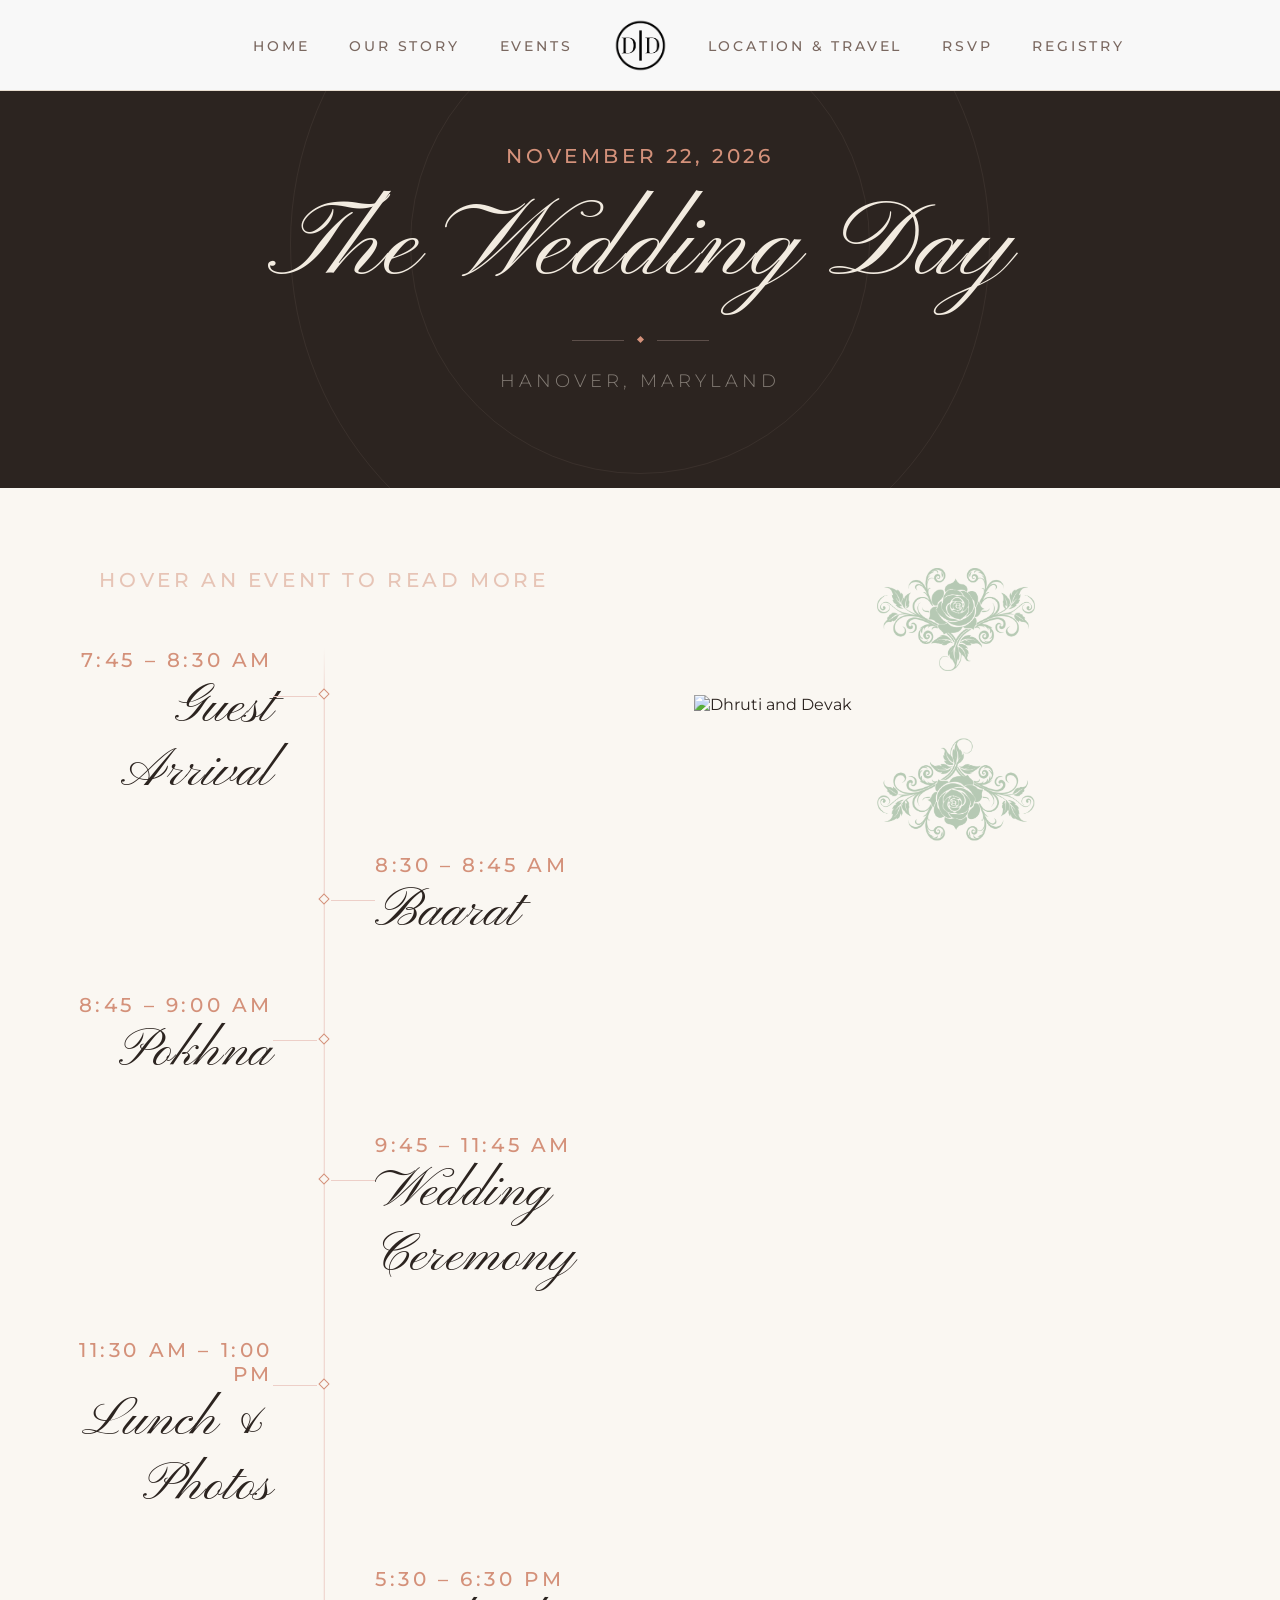
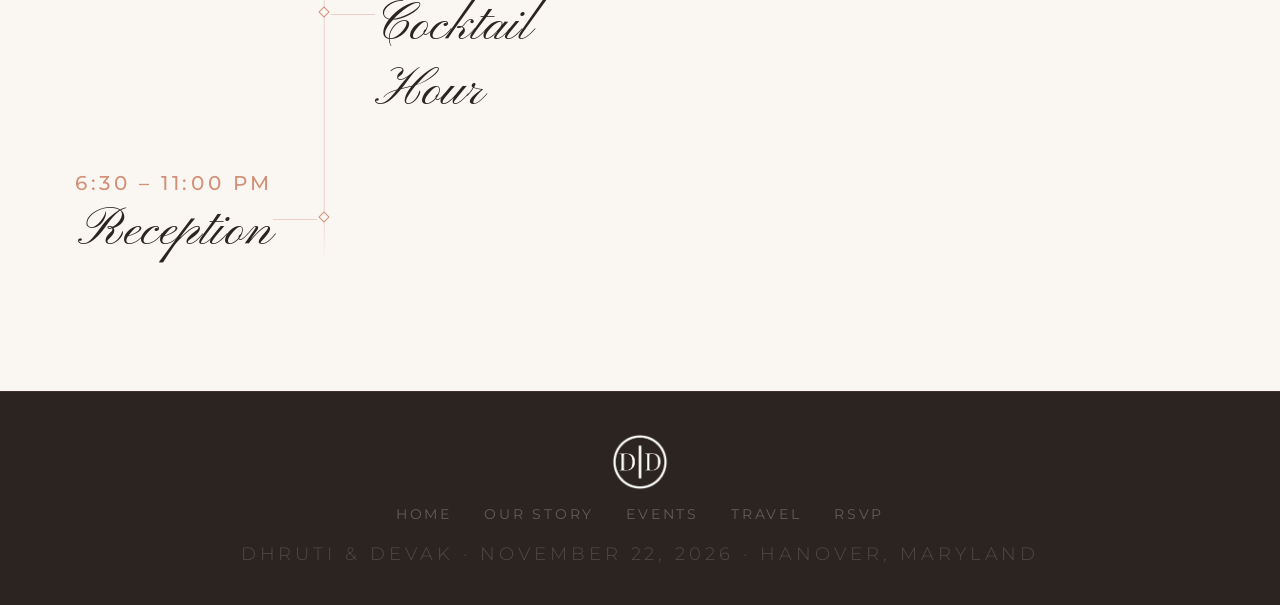
==== events/index.html @ 6db26f4c "Added story section and changed page orgnizations" ====
<!DOCTYPE html>
<html lang="en">
<head>
  <meta charset="UTF-8">
  <meta name="viewport" content="width=device-width, initial-scale=1.0">
  <title>Events · Dhruti &amp; Devak</title>

  <link rel="preconnect" href="https://fonts.googleapis.com">
  <link rel="preconnect" href="https://fonts.gstatic.com" crossorigin>

  <link rel="stylesheet" href="../css/styles.css">
  <link rel="stylesheet" href="../css/index.css">
  <link rel="stylesheet" href="../css/events.css">
</head>
<body>

  <!-- NAV -->
  <nav>
    <ul class="nav-links nav-links--left">
      <li><a href="../" class="nav-link">Home</a></li>
      <li><a href="../story/" class="nav-link">Our Story</a></li>
      <li><a href="../events/" class="nav-link">Events</a></li>
    </ul>
    <a href="../" class="nav-logo"><img src="../images/gallery/logo.png" alt="D & D"></a>
    <ul class="nav-links nav-links--right">
      <li><a href="../travel/" class="nav-link">Location &amp; Travel</a></li>
      <li><a href="../rsvp/" class="nav-link">RSVP</a></li>
      <li><a href="../registry/" class="nav-link">Registry</a></li>
    </ul>
    <button class="nav-toggle" aria-label="Toggle navigation">
      <span></span><span></span><span></span>
    </button>
  </nav>

  <!-- PAGE HEADER -->
  <header class="events-header">
    <div class="events-header-ring events-header-ring-1"></div>
    <div class="events-header-ring events-header-ring-2"></div>
    <div class="events-header-inner">
      <span class="events-eyebrow subheading reveal">November 22, 2026</span>
      <h1 class="events-title title reveal reveal-delay-1">The Wedding Day</h1>
      <div class="events-header-divider reveal reveal-delay-2">
        <div class="events-header-line"></div>
        <div class="events-header-diamond"></div>
        <div class="events-header-line"></div>
      </div>
      <p class="events-header-sub subtitle reveal reveal-delay-3">Hanover, Maryland</p>
    </div>
  </header>

  <!-- PHOTO BANNER -->
  <div class="events-photo-banner">
    <img src="../images/couple/henna.jpg"
         alt="Dhruti and Devak"
         onerror="this.parentElement.classList.add('events-photo-missing')">
  </div>

  <!-- TIMELINE -->
  <section class="timeline-section">

    <div class="timeline-layout">

      <div class="timeline-left">
        <div class="timeline-hint subheading reveal">hover an event to read more</div>
        <div class="timeline">

          <div class="timeline-item reveal slide-right">
            <div class="tl-main">
              <span class="tl-time subheading">7:45 – 8:30 AM</span>
              <h3 class="tl-title title-lg">Guest Arrival</h3>
              <p class="tl-body paragraph">Guests arrive dressed in vibrant traditional attire — sarees, lehengas, sherwanis, and kurtas — and are warmly welcomed by the hosts. The venue fills with the fragrance of flowers, the sounds of festive music, and the joy of family and friends reuniting to celebrate and bless the couple's union.</p>
            </div>
            <div class="tl-mark"><div class="tl-diamond"></div></div>
            <div class="tl-blank"></div>
          </div>

          <div class="timeline-item reveal slide-left">
            <div class="tl-main">
              <span class="tl-time subheading">8:30 – 8:45 AM</span>
              <h3 class="tl-title title-lg">Baarat</h3>
              <p class="tl-body paragraph">The Baarat is the groom's festive wedding procession, where he arrives surrounded by his family and friends dancing jubilantly to the beat of the dhol. Energy runs high and no two Baarats are ever the same — expect the unexpected! It's a high-energy, celebratory parade that sets an electric, festive tone for the entire wedding celebration!</p>
            </div>
            <div class="tl-mark"><div class="tl-diamond"></div></div>
            <div class="tl-blank"></div>
          </div>

          <div class="timeline-item reveal slide-right">
            <div class="tl-main">
              <span class="tl-time subheading">8:45 – 9:00 AM</span>
              <h3 class="tl-title title-lg">Pokhna</h3>
              <p class="tl-body paragraph">The Pokhna is the heartwarming moment where the bride's family formally welcomes the groom upon his arrival at the wedding venue. The bride's mother performs an aarti, offers sweets, and blesses the groom as he is received with love and open arms. It's a beautiful and touching ritual that officially marks the beginning of two families becoming one!</p>
            </div>
            <div class="tl-mark"><div class="tl-diamond"></div></div>
            <div class="tl-blank"></div>
          </div>

          <div class="timeline-item reveal slide-left">
            <div class="tl-main">
              <span class="tl-time subheading">9:45 – 11:45 AM</span>
              <h3 class="tl-title title-lg">Wedding Ceremony</h3>
              <p class="tl-body paragraph">The Wedding Ceremony is the sacred heart of the celebration, where the couple comes together before family, friends, and the sacred fire to exchange vows and be united as one. It's a deeply moving and joyous occasion that marks the beautiful beginning of a lifelong partnership!</p>
            </div>
            <div class="tl-mark"><div class="tl-diamond"></div></div>
            <div class="tl-blank"></div>
          </div>

          <div class="timeline-item reveal slide-right">
            <div class="tl-main">
              <span class="tl-time subheading">11:30 AM – 1:00 PM</span>
              <h3 class="tl-title title-lg">Lunch &amp; Photos</h3>
              <p class="tl-body paragraph">After the ceremony, guests are treated to a wonderful feast as everyone comes together to eat, laugh, and celebrate the newly married couple! It's also the perfect opportunity to capture lasting memories — gather your family and friends and don't miss your chance to get a photo with the newlyweds.</p>
            </div>
            <div class="tl-mark"><div class="tl-diamond"></div></div>
            <div class="tl-blank"></div>
          </div>

          <div class="timeline-item reveal slide-left">
            <div class="tl-main">
              <span class="tl-time subheading">5:30 – 6:30 PM</span>
              <h3 class="tl-title title-lg">Cocktail Hour</h3>
              <p class="tl-body paragraph">Cocktail hour is the perfect time to unwind, mingle, and keep the celebration going! Guests enjoy handcrafted drinks and delicious bites while connecting with old friends and making new ones. Think of it as the ultimate warm-up for the reception — the energy is just getting started!</p>
            </div>
            <div class="tl-mark"><div class="tl-diamond"></div></div>
            <div class="tl-blank"></div>
          </div>

          <div class="timeline-item reveal slide-right">
            <div class="tl-main">
              <span class="tl-time subheading">6:30 – 11:00 PM</span>
              <h3 class="tl-title title-lg">Reception</h3>
              <p class="tl-body paragraph">The Reception is the grand finale of the day — a spectacular celebration of the newly married couple featuring dinner, dancing, and unforgettable moments! Heartfelt toasts, incredible music, and a packed dance floor make for an electric atmosphere as family and friends come together to send the newlyweds off in style.</p>
            </div>
            <div class="tl-mark"><div class="tl-diamond"></div></div>
            <div class="tl-blank"></div>
          </div>

        </div>
      </div>

      <div class="timeline-right">
        <img class="rose-col" src="../images/gallery/rose-alpha.png" alt="">
        <img class="events-photo" src="../images/couple/events.png" alt="Dhruti and Devak">
        <img class="rose-col rose-col--flip" src="../images/gallery/rose-alpha.png" alt="">
      </div>

    </div>

  </section>

  <!-- FOOTER -->
  <footer>
    <span class="footer-logo"><img src="../images/gallery/logo.png" alt="D & D"></span>
    <ul class="footer-links">
      <li><a href="../" class="nav-link">Home</a></li>
      <li><a href="../story/" class="nav-link">Our Story</a></li>
      <li><a href="../events/" class="nav-link">Events</a></li>
      <li><a href="../#travel" class="nav-link">Travel</a></li>
      <li><a href="../rsvp/" class="nav-link">RSVP</a></li>
    </ul>
    <p class="footer-text subtitle">Dhruti &amp; Devak · November 22, 2026 · Hanover, Maryland</p>
  </footer>

  <script src="../js/main.js"></script>
</body>
</html>
---- css/styles.css ----
@import url('https://fonts.googleapis.com/css2?family=Pinyon+Script&family=Playfair+Display:ital,wght@0,700;1,700&family=Montserrat:wght@300;400;500&display=swap');

:root {
  /* ── FONTS ── */
  --font-script:  'Pinyon Script', cursive;
  --font-display: 'Playfair Display', serif;
  --font-body:    'Montserrat', sans-serif;

  /* ── COLOR: Neutral ── */
  --white:      #FFFFFF;
  --ivory:      #FAF7F2;
  --linen:      #F2EBE0;
  --parchment:  #E8DDD0;
  --bark:       #2C2420;
  --mist:       #7A6860;

  /* ── COLOR: Pink / Rose ── */
  --petal:      #F7E8E4;
  --blush:      #EDCFC8;
  --dusty-rose: #D4917A;
  --deep-rose:  #C47060;

  /* ── COLOR: Apricot / Terracotta ── */
  --peach:      #FAEAD8;
  --apricot:    #E8B48A;
  --terracotta: #C4834A;
  --sienna:     #8C5230;

  /* ── COLOR: Sage / Green ── */
  --mist-green: #DDE8D8;
  --sage:       #8FAE8A;
  --garden:     #4A7248;
  --foliage:    #2C4A2A;

  --border: rgba(44,36,32,0.1);

  /* ── LETTER SPACING ── */
  --tracking-tight: 0.01em;
  --tracking-sm:    0.06em;
  --tracking-md:    0.12em;
  --tracking-lg:    0.14em;
  --tracking-xl:    0.16em;
  --tracking-2xl:   0.18em;
  --tracking-3xl:   0.20em;
  --tracking-4xl:   0.22em;
  --tracking-5xl:   0.24em;
  --tracking-6xl:   0.28em;

  /* ── LINE HEIGHTS ── */
  --leading-tightest: 1.05;
  --leading-tight:    1.1;
  --leading-snug:     1.2;
  --leading-normal:   1.75;
  --leading-relaxed:  1.8;
  --leading-loose:    1.85;
  --leading-looser:   1.9;
}

*, *::before, *::after {
  box-sizing: border-box;
  margin: 0;
  padding: 0;
}

html { scroll-behavior: smooth; }

body {
  font-family: var(--font-body);
  background: var(--ivory);
  color: var(--bark);
  overflow-x: hidden;
}

/* ── TYPOGRAPHY ── */

.title {
  font-family: var(--font-script);
  font-size: 108px;
  font-weight: 400;
  font-style: normal;
  line-height: var(--leading-tightest);
  letter-spacing: var(--tracking-tight);
}

.title-lg {
  font-family: var(--font-script);
  font-size: 54px;
  font-weight: 400;
  font-style: normal;
  line-height: var(--leading-snug);
  letter-spacing: var(--tracking-tight);
}

.subtitle {
  font-family: var(--font-body);
  font-size: 18px;
  font-weight: 300;
  letter-spacing: var(--tracking-4xl);
  text-transform: uppercase;
}

.heading {
  font-family: var(--font-display);
  font-size: 54px;
  font-weight: 700;
  line-height: var(--leading-tight);
  letter-spacing: -0.01em;
}

.heading-sm {
  font-family: var(--font-display);
  font-size: 34px;
  font-weight: 700;
  line-height: var(--leading-snug);
  letter-spacing: -0.01em;
}

.subheading {
  font-family: var(--font-body);
  font-size: 20px;
  font-weight: 500;
  letter-spacing: var(--tracking-2xl);
  text-transform: uppercase;
}

.paragraph {
  font-family: var(--font-body);
  font-size: 14px;
  font-weight: 400;
  line-height: var(--leading-loose);
}

/* ── ANIMATIONS ── */

@keyframes fadeUp {
  from { opacity: 0; transform: translateY(22px); }
  to   { opacity: 1; transform: translateY(0); }
}

.reveal {
  opacity: 0;
  transform: translateY(20px);
  transition: opacity 0.75s ease, transform 0.75s ease;
}
.reveal.visible        { opacity: 1; transform: translateY(0); }
.reveal.slide-left     { transform: translateX(-36px); }
.reveal.slide-right    { transform: translateX(36px); }
.reveal.slide-left.visible,
.reveal.slide-right.visible { opacity: 1; transform: translateX(0); }
.reveal-delay-1  { transition-delay: 0.1s; }
.reveal-delay-2  { transition-delay: 0.2s; }
.reveal-delay-3  { transition-delay: 0.3s; }
.reveal-delay-4  { transition-delay: 0.15s; }

/* ── NEW: Nav link text ── */
.nav-link {
  font-family: var(--font-body);
  font-size: 14px;
  font-weight: 500;
  letter-spacing: var(--tracking-3xl);
  text-transform: uppercase;
}

/* ── NEW: Button text ── */
.btn-text {
  font-family: var(--font-body);
  font-size: 14px;
  font-weight: 500;
  letter-spacing: var(--tracking-3xl);
  text-transform: uppercase;
}

/* ── RESPONSIVE TYPOGRAPHY ── */

@media (max-width: 768px) {
  .title      { font-size: 72px; }
  .title-lg   { font-size: 42px; }
  .heading    { font-size: 36px; }
  .heading-sm { font-size: 24px; }
  .subheading { font-size: 13px; letter-spacing: var(--tracking-lg); }
  .subtitle   { font-size: 14px; }
}

@media (max-width: 480px) {
  .title      { font-size: 54px; }
  .title-lg   { font-size: 34px; }
  .heading    { font-size: 30px; }
  .heading-sm { font-size: 21px; }
}
---- css/index.css ----
/* ── FIXED BACKGROUND ── */

body {
  background: var(--ivory);
}

/* ── NAV ── */

nav {
  position: fixed;
  top: 0; left: 0; right: 0;
  z-index: 100;
  display: flex;
  align-items: center;
  justify-content: space-between;
  padding: 1.1rem 3rem;
  background: rgba(255,255,255,0.97);
  backdrop-filter: blur(14px);
  border-bottom: 1px solid var(--parchment);
}

.nav-logo {
  text-decoration: none;
  flex-shrink: 0;
  display: flex;
  align-items: center;
}

.nav-logo img {
  height: 55px;
  width: auto;
  display: block;
}

.nav-links {
  display: flex;
  gap: 2.5rem;
  list-style: none;
  flex: 1;
}

.nav-links--left  { justify-content: flex-end; padding-right: 2.5rem; }
.nav-links--right { justify-content: flex-start; padding-left: 2.5rem; }

/* .nav-link: all type inherited */
.nav-links a {
  color: var(--mist);
  text-decoration: none;
  transition: color 0.2s;
}
.nav-links a:hover { color: var(--bark); }

/* ── HERO ── */

.hero {
  min-height: 100vh;
  display: flex;
  align-items: center;
  justify-content: flex-end;
  position: relative;
  overflow: hidden;
  background: transparent;
}

.hero-content {
  position: relative;
  z-index: 2;
  text-align: right;
  padding: 6rem 3rem 6rem 0;
  margin-right: 7vw;
  max-width: 560px;
}

/* mobile-only panels */
.hero-intro {
  display: none;
  min-height: 90vh;
  align-items: flex-end;
  justify-content: flex-end;
  position: relative;
  padding: 0;
}

.hero-details {
  display: none;
  min-height: 70vh;
  flex-direction: column;
  align-items: flex-end;
  justify-content: center;
  position: relative;
  padding: 0;
}

.hero-bg {
  position: fixed;
  inset: 0;
  z-index: -1;
  background-image: url('../images/couple/hero-bg-2.png');
  background-size: cover;
  background-position: left top;
  background-repeat: no-repeat;
}

.hero-intro-box {
  position: relative;
  z-index: 2;
  text-align: right;
  padding: 3rem 3rem 4rem;
  margin-right: 7vw;
  margin-bottom: 2.5rem;
  max-width: 560px;
  background: rgba(250,247,242,0.22);
  backdrop-filter: blur(6px);
  -webkit-backdrop-filter: blur(6px);
}

.hero-details-inner {
  position: relative;
  z-index: 2;
  text-align: right;
  padding: 4rem 3rem;
  margin-right: 7vw;
  max-width: 560px;
  background: rgba(250,247,242,0.22);
  backdrop-filter: blur(6px);
  -webkit-backdrop-filter: blur(6px);
}

/* .subheading: font-family, font-weight, text-transform inherited; override size + tracking */
.hero-eyebrow {
  color: var(--dusty-rose);
  margin-bottom: 1.5rem;
  display: block;
  opacity: 0;
  animation: fadeUp 0.8s ease 0.2s forwards;
}

/* .title: font-family, font-weight, letter-spacing inherited; override size + line-height */
.hero-title {
  font-size: clamp(56px, 7vw, 104px);
  line-height: var(--leading-tight);
  color: var(--bark);
  opacity: 0;
  animation: fadeUp 1s ease 0.4s forwards;
  margin-bottom: 0;
}

.hero-divider {
  display: flex;
  align-items: center;
  justify-content: flex-end;
  gap: 12px;
  margin: 1.75rem 0;
  opacity: 0;
  animation: fadeUp 0.8s ease 0.65s forwards;
}

.hero-divider-line {
  width: 60px;
  height: 0.5px;
  background: var(--blush);
}

.hero-divider-diamond {
  width: 5px;
  height: 5px;
  background: var(--dusty-rose);
  transform: rotate(45deg);
  flex-shrink: 0;
}

/* .subtitle: font-family, font-weight, text-transform inherited; override size + tracking */
.hero-date {
  color: var(--mist);
  display: block;
  opacity: 0;
  animation: fadeUp 0.8s ease 0.8s forwards;
  margin-bottom: 0.4rem;
}

/* .subtitle: font-family, font-weight, text-transform inherited; override size + tracking */
.hero-location {
  color: var(--mist);
  display: block;
  opacity: 0;
  animation: fadeUp 0.8s ease 0.9s forwards;
}

.hero-cta {
  margin-top: 2.5rem;
  display: flex;
  gap: 1rem;
  justify-content: flex-end;
  opacity: 0;
  animation: fadeUp 0.8s ease 1.1s forwards;
}

/* ── BUTTONS ── */

/* .btn-text: all type inherited */
.btn {
  display: inline-block;
  text-decoration: none;
  padding: 0.9rem 2.25rem;
  transition: background 0.25s, color 0.25s, border-color 0.25s;
  cursor: pointer;
  border: none;
}

.btn-primary {
  background: var(--deep-rose);
  color: var(--white);
}
.btn-primary:hover { background: var(--dusty-rose); }

.btn-outline {
  background: transparent;
  color: var(--bark);
  border: 0.5px solid var(--parchment);
}
.btn-outline:hover { border-color: var(--dusty-rose); color: var(--deep-rose); }

/* ── COUNTDOWN ── */

.countdown-bar {
  position: absolute;
  bottom: 0;
  left: 0;
  right: 0;
  z-index: 2;
  display: flex;
  justify-content: center;
  gap: 0.75rem;
  padding-bottom: 2rem;
}

.countdown-unit {
  display: flex;
  flex-direction: column;
  align-items: center;
  padding: 0.6rem 1.25rem;
  border: 0.5px solid rgba(212,145,122,0.3);
  background: rgba(250,247,242,0.5);
  min-width: 72px;
}

/* Typography: .heading-md in styles.css */
.countdown-num {
  color: var(--bark);
  display: block;
}

/* Typography: .subheading in styles.css */
.countdown-label {
  color: var(--mist);
  display: block;
  margin-top: 4px;
}

/* ── VENUE ── */

.venue-section {
  background: url('../images/couple/hero-bg-2.png') left top / cover no-repeat fixed;
  padding: 4rem 2rem 5rem;
  text-align: center;
  position: relative;
  z-index: 1;
}

.venue-inner {
  position: relative;
  max-width: 780px;
  margin: 0 auto;
  border: 2.5px solid var(--blush);
  background: rgba(250,247,242,0.95);
  overflow: hidden;
  z-index: 2;
}

.venue-inner::after {
  content: '';
  position: absolute;
  inset: 10px;
  border: 1.5px solid var(--blush);
  pointer-events: none;
  z-index: 3;
}

.venue-vine {
  position: absolute;
  width: 240px;
  pointer-events: none;
  filter: brightness(0) invert(1) sepia(1) saturate(4) hue-rotate(50deg) brightness(0.7);
  opacity: 0.65;
}

.venue-vine--top  { top: 28px; left: 28px; }
.venue-vine--bottom { bottom: 28px; right: 28px; transform: rotate(180deg); }

.venue-content {
  position: relative;
  z-index: 1;
  display: flex;
  flex-direction: column;
  align-items: center;
  gap: 0.75rem;
  padding: 4rem 290px;
}

.venue-date { color: var(--dusty-rose); }

.venue-at {
  font-family: var(--font-body);
  font-size: 13px;
  font-weight: 300;
  font-style: italic;
  letter-spacing: 0.04em;
  color: var(--mist);
}

.venue-name {
  color: var(--bark);
  margin: 0.5rem 0 2rem;
}

/* ── SHARED SECTION STYLES ── */

section { padding: 4rem 2rem 6rem; }

.section-inner {
  max-width: 960px;
  margin: 0 auto;
}

/* .subheading: font-family, font-weight, text-transform inherited; override size + tracking */
.eyebrow {
  color: var(--dusty-rose);
  display: block;
  margin-bottom: 1rem;
}

/* .heading: font-family, font-weight, line-height, letter-spacing inherited; override size */
.section-heading {
  font-size: clamp(30px, 4vw, 46px);
  color: var(--bark);
  margin-bottom: 1.5rem;
}
.section-heading em {
  font-style: italic;
  color: var(--deep-rose);
}

.thin-rule {
  width: 36px;
  height: 0.5px;
  background: var(--blush);
  margin: 1.5rem 0;
}

/* .paragraph: font-family, font-weight inherited; override size + line-height */
p.body {
  color: var(--mist);
  max-width: 580px;
}

/* ── SECTION ALIGNMENT ── */

.section--right .eyebrow,
.section--right .section-heading { text-align: right; }
.section--right .thin-rule { margin-left: auto; margin-right: 0; }

/* ── PHOTO STRIP ── */

.photo-strip {
  background: var(--ivory);
  padding: 0;
  overflow: hidden;
}

.photo-strip-inner {
  display: grid;
  grid-template-columns: 1fr 1.6fr 1fr;
  height: 380px;
}

.photo-block {
  position: relative;
  overflow: hidden;
  background: var(--parchment);
  display: flex;
  align-items: center;
  justify-content: center;
}

.photo-block img {
  width: 100%;
  height: 100%;
  object-fit: cover;
  object-position: center top;
  display: block;
}

/* .title: font-family inherited; override size + color */
.photo-placeholder {
  color: var(--blush);
  opacity: 0.7;
  text-align: center;
  padding: 1rem;
}

.photo-caption {
  position: absolute;
  bottom: 1.5rem;
  left: 50%;
  transform: translateX(-50%);
  background: rgba(250,247,242,0.9);
  backdrop-filter: blur(6px);
  padding: 0.6rem 1.5rem;
  white-space: nowrap;
}

/* .title: font-family inherited; override size + color */
.photo-caption span {
  color: var(--bark);
}

/* ── OUR STORY ── */

.story-section { background: var(--ivory); }

.story-grid {
  display: grid;
  grid-template-columns: 1fr 1.1fr;
  gap: 5rem;
  align-items: center;
}

.story-img { position: relative; }

.story-img-frame {
  background: var(--linen);
  position: relative;
  overflow: hidden;
}

.story-img-frame img {
  width: 100%;
  height: auto;
  display: block;
}

/* .title: font-family inherited; override size + color */
.story-img-frame-placeholder {
  color: var(--blush);
  opacity: 0.5;
}

.story-img-frame::after {
  content: '';
  position: absolute;
  inset: 14px;
  border: 0.5px solid rgba(212,145,122,0.3);
  pointer-events: none;
}

.story-img::before {
  content: '';
  position: absolute;
  top: -16px;
  left: -16px;
  right: 16px;
  bottom: 16px;
  border: 0.5px solid var(--sage);
  z-index: -1;
}

.story-date-badge {
  display: inline-flex;
  align-items: center;
  gap: 10px;
  margin-top: 2rem;
  padding: 0.6rem 1.25rem;
  background: var(--mist-green);
  border: 0.5px solid var(--sage);
}

/* .subheading: font-family, font-weight, text-transform inherited; override size + color */
.story-date-badge span {
  color: var(--garden);
}

.badge-dot {
  width: 4px;
  height: 4px;
  border-radius: 50%;
  background: var(--sage);
  flex-shrink: 0;
}

/* ── EVENTS ── */

.events-section { background: var(--ivory); }

.events-layout {
  display: grid;
  grid-template-columns: 1fr 1fr;
  gap: 3rem;
  align-items: center;
}

.events-left {
  position: relative;
}

.events-section .section-inner { position: relative; }

.events-flower {
  position: absolute;
  width: 260px;
  pointer-events: none;
  filter: brightness(0) invert(1) sepia(1) saturate(8) hue-rotate(305deg) brightness(0.88);
  opacity: 0.32;
  z-index: 0;
}

.events-flower--tl {
  top: 2rem;
  left: -5rem;
}

.events-flower--br {
  bottom: -6rem;
  right: -5rem;
  transform: rotate(180deg);
}

.events-divider {
  display: flex;
  align-items: center;
  justify-content: center;
  gap: 12px;
  margin: 1.5rem 0;
}

.events-divider-line {
  width: 48px;
  height: 0.5px;
  background: var(--blush);
}

.events-divider-diamond {
  width: 5px;
  height: 5px;
  background: var(--dusty-rose);
  transform: rotate(45deg);
  flex-shrink: 0;
}

.events-teaser {
  color: var(--mist);
  max-width: 400px;
  margin: 0 0 2.5rem;
  position: relative;
  z-index: 1;
}

.events-cta {
  text-align: center;
  position: relative;
  z-index: 1;
}

/* ── VERTICAL TIMELINE ── */

.v-timeline {
  border-right: 0.5px solid var(--blush);
  padding-right: 1.75rem;
}

.v-timeline-item {
  position: relative;
  padding-bottom: 2rem;
}
.v-timeline-item:last-child { padding-bottom: 0; }

.v-tl-node {
  position: absolute;
  right: calc(-1.75rem - 4px);
  top: 2px;
}

.v-tl-diamond {
  width: 8px;
  height: 8px;
  background: var(--ivory);
  border: 1px solid var(--dusty-rose);
  transform: rotate(45deg);
}

.v-tl-content {
  display: flex;
  flex-direction: column;
  gap: 0.2rem;
  text-align: right;
}

.v-tl-time {
  color: var(--dusty-rose);
  font-weight: 300;
}

.v-tl-name { color: var(--bark); }

/* ── TRAVEL ── */

.travel-section { background: var(--ivory); }

.travel-grid {
  display: grid;
  grid-template-columns: 1fr 1fr;
  gap: 0 4rem;
  margin-top: 3rem;
}

.travel-card {
  padding: 1.5rem 0 1.75rem;
  border-top: 0.5px solid var(--blush);
  background: transparent;
  text-decoration: none;
  display: block;
  cursor: pointer;
  transition: border-color 0.25s;
}
.travel-card:nth-child(3),
.travel-card:nth-child(4) { border-bottom: 0.5px solid var(--blush); }
.travel-card:hover { border-color: var(--dusty-rose); }

/* Small diamond bullet */
.travel-card::before {
  content: '';
  display: block;
  width: 6px;
  height: 6px;
  background: var(--dusty-rose);
  transform: rotate(45deg);
  margin-bottom: 1rem;
}
.travel-card:nth-child(2)::before,
.travel-card:nth-child(4)::before { background: var(--sage); }

.travel-title {
  color: var(--bark);
  margin-bottom: 0.4rem;
}

.travel-detail {
  font-weight: 300;
  line-height: var(--leading-normal);
  color: var(--mist);
}

.travel-link {
  display: inline-block;
  margin-top: 0.85rem;
  font-family: var(--font-body);
  font-size: 12px;
  font-weight: 500;
  letter-spacing: var(--tracking-3xl);
  text-transform: uppercase;
  color: var(--deep-rose);
  text-decoration: none;
  border-bottom: 0.5px solid var(--blush);
  padding-bottom: 2px;
  transition: color 0.2s, border-color 0.2s;
}
.travel-card:hover .travel-link { color: var(--bark); border-color: var(--parchment); }

/* ── REGISTRY ── */

.registry-section {
  background: var(--ivory);
  position: relative;
}

.registry-section .section-inner {
  position: relative;
  z-index: 1;
}

.registry-vine {
  position: absolute;
  right: 7.5rem;
  top: 72%;
  transform: translateY(-50%);
  width: 266px;
  pointer-events: none;
  filter: brightness(0) invert(1) sepia(1) saturate(8) hue-rotate(305deg) brightness(0.88);
  opacity: 0.32;
  z-index: 0;
}

.registry-links {
  margin-top: 2.5rem;
}

/* ── FAQS ── */

.faq-section { background: var(--ivory); }

.faq-list {
  margin-top: 2rem;
  border-top: 0.5px solid var(--blush);
}

.faq-item {
  border-bottom: 0.5px solid var(--blush);
}

.faq-q {
  list-style: none;
  cursor: pointer;
  display: flex;
  justify-content: space-between;
  align-items: center;
  padding: 1.5rem 0;
  color: var(--bark);
  user-select: none;
  font-family: var(--font-body);
  font-size: 15px;
  font-weight: 500;
  letter-spacing: var(--tracking-sm);
}
.faq-q::-webkit-details-marker { display: none; }

.faq-q::after {
  content: '+';
  font-size: 1.25rem;
  color: var(--dusty-rose);
  flex-shrink: 0;
  margin-left: 1rem;
}

details[open] .faq-q::after {
  content: '×';
}

.faq-a {
  padding: 0 0 1.5rem;
  color: var(--mist);
  max-width: 640px;
}

.faq-link {
  color: var(--dusty-rose);
  text-decoration: underline;
  text-underline-offset: 2px;
}

/* ── RSVP ── */

.rsvp-section {
  background: var(--ivory);
  text-align: center;
  position: relative;
  overflow: hidden;
}

.rsvp-section::before {
  content: '';
  position: absolute;
  width: 700px;
  height: 700px;
  border-radius: 50%;
  border: 0.5px solid rgba(212,145,122,0.1);
  top: 50%; left: 50%;
  transform: translate(-50%, -50%);
}

.rsvp-section::after {
  content: '';
  position: absolute;
  width: 520px;
  height: 520px;
  border-radius: 50%;
  border: 0.5px solid rgba(212,145,122,0.08);
  top: 50%; left: 50%;
  transform: translate(-50%, -50%);
}

.rsvp-section .section-inner  { position: relative; z-index: 1; }
.rsvp-section .eyebrow         { color: var(--dusty-rose); }
.rsvp-section .section-heading { color: var(--bark); }
.rsvp-section .thin-rule       { background: var(--blush); margin: 1.5rem auto; }
.rsvp-section p.body           { color: var(--mist); margin: 0 auto 2.5rem; }

.rsvp-form {
  display: flex;
  max-width: 460px;
  margin: 0 auto 1rem;
}

/* .paragraph: font-family, font-weight inherited; override size, weight, tracking
   font-family explicitly set — inputs don't inherit by default */
.rsvp-input {
  flex: 1;
  font-family: var(--font-body);
  font-weight: 300;
  padding: 1rem 1.25rem;
  border: 0.5px solid var(--blush);
  background: var(--white);
  color: var(--bark);
  outline: none;
  transition: border-color 0.2s;
}
.rsvp-input::placeholder { color: var(--mist); opacity: 0.5; }
.rsvp-input:focus         { border-color: var(--dusty-rose); }

/* .btn-text: all type inherited
   font-family explicitly set — buttons don't inherit by default */
.rsvp-btn {
  font-family: var(--font-body);
  padding: 1rem 1.5rem;
  background: var(--dusty-rose);
  color: var(--white);
  border: none;
  cursor: pointer;
  white-space: nowrap;
  transition: background 0.2s;
}
.rsvp-btn:hover { background: var(--deep-rose); }

/* .paragraph: font-family, font-weight inherited; override size + tracking */
#guest-result {
  min-height: 32px;
  font-weight: 300;
  color: var(--apricot);
  margin-top: 0.75rem;
}

/* ── FOOTER ── */

footer {
  background: var(--bark);
  border-top: 0.5px solid rgba(237,207,200,0.08);
  padding: 2.5rem 2rem;
  text-align: center;
}

/* .title: font-family inherited; override size + color */
.footer-logo {
  display: block;
  margin-bottom: 0.75rem;
}

.footer-logo img {
  height: 60px;
  width: auto;
  display: block;
  margin: 0 auto;
  filter: brightness(0) invert(1);
}

.footer-links {
  display: flex;
  justify-content: center;
  gap: 2rem;
  list-style: none;
  margin-bottom: 1.25rem;
}

/* .nav-link: all type inherited; override font-weight + tracking for footer variant */
.footer-links a {
  font-weight: 400;
  color: rgba(232,221,208,0.3);
  text-decoration: none;
  transition: color 0.2s;
}
.footer-links a:hover { color: rgba(232,221,208,0.7); }

/* .subtitle: font-family, font-weight, text-transform inherited; override size + tracking */
.footer-text {

  color: rgba(232,221,208,0.2);
}

/* ═══════════════════════════════════════
   MOBILE NAV TOGGLE (hamburger)
═══════════════════════════════════════ */

.nav-toggle {
  display: none;
  flex-direction: column;
  gap: 5px;
  background: none;
  border: none;
  cursor: pointer;
  padding: 0.4rem;
  z-index: 101;
}
.nav-toggle span {
  display: block;
  width: 22px;
  height: 1.5px;
  background: var(--bark);
  transition: transform 0.3s ease, opacity 0.3s ease;
}
nav.nav-open .nav-toggle span:nth-child(1) { transform: translateY(6.5px) rotate(45deg); }
nav.nav-open .nav-toggle span:nth-child(2) { opacity: 0; }
nav.nav-open .nav-toggle span:nth-child(3) { transform: translateY(-6.5px) rotate(-45deg); }

/* ═══════════════════════════════════════
   RESPONSIVE — 768px
═══════════════════════════════════════ */

@media (max-width: 768px) {

  /* ── NAV ── */
  nav {
    flex-wrap: wrap;
    padding: 0.85rem 1.5rem;
    align-items: center;
    gap: 0;
  }
  .nav-logo { order: 1; flex: 1; }
  .nav-logo img { height: 44px; }
  .nav-toggle { display: flex; order: 2; }
  .nav-links {
    display: none;
    order: 3;
    flex: 0 0 100%;
    flex-direction: column;
    gap: 0;
    padding: 0;
    border: none;
    margin: 0;
    justify-content: flex-start;
  }
  .nav-links--left {
    padding: 0.75rem 0 0;
    border-top: 0.5px solid var(--parchment);
    margin-top: 0.75rem;
  }
  .nav-links--right {
    padding: 0 0 0.75rem;
  }
  .nav-links li { width: 100%; }
  .nav-links li a { display: block; padding: 0.55rem 0; }
  nav.nav-open .nav-links { display: flex; }

  /* ── HERO ── */
  .hero { display: none; }
  .hero-bg {
    background-image: url('../images/couple/hero-bg-vertical.png');
    background-position: center top;
  }
  .hero-intro {
    display: flex;
    min-height: 100vh;
    flex-direction: column;
    align-items: center;
    justify-content: flex-end;
    padding: 0 1.5rem 2.5rem;
  }
  .hero-intro-box {
    text-align: center;
    padding: 1.75rem 1.5rem 2rem;
    margin-right: 0;
    margin-bottom: 0;
    max-width: 420px;
    width: 100%;
  }
  .hero-eyebrow { margin-bottom: 0.5rem; }
  .hero-details {
    display: flex;
    min-height: 60vh;
    align-items: center;
    justify-content: space-evenly;
    padding: 0 1.5rem;
  }
  .hero-details .countdown-bar {
    position: static;
    padding-bottom: 0;
  }
  .hero-details-inner {
    text-align: center;
    padding: 2rem 1.75rem 2.25rem;
    margin-right: 0;
    max-width: 420px;
    width: 100%;
  }
  .hero-divider { justify-content: center; margin: 0.9rem 0; }
  .hero-cta { justify-content: center; flex-wrap: wrap; margin-top: 1.5rem; }
  .countdown-bar { gap: 0.5rem; padding: 0 1rem 1.5rem; }
  .countdown-unit { padding: 0.5rem 0.75rem; min-width: 60px; }

  /* ── VENUE ── */
  .venue-section { background: transparent; }
  .venue-content { padding: 3rem 1.5rem; }

  /* ── SHARED SECTIONS ── */
  section { padding: 3rem 1.5rem 4rem; }
  .section--right .eyebrow,
  .section--right .section-heading { text-align: left; }
  .section--right .thin-rule { margin-left: 0; margin-right: auto; }

  /* ── EVENTS (homepage) ── */
  .events-layout { grid-template-columns: 1fr; gap: 2.5rem; }
  .events-flower { display: none; }
  .events-left { text-align: center; }
  .events-divider { justify-content: center; }
  .events-teaser { margin: 0 auto 2rem; }
  .events-cta { text-align: center; }
  .v-timeline { border-right: none; border-left: 0.5px solid var(--blush); padding-right: 0; padding-left: 1.75rem; }
  .v-tl-node { right: auto; left: calc(-1.75rem - 4px); }
  .v-tl-content { text-align: left; }

  /* ── TRAVEL GRID (homepage) ── */
  .travel-grid { grid-template-columns: 1fr; gap: 0; }
  .travel-vine { display: none; }

  /* ── REGISTRY ── */
  .registry-vine { display: none; }

  /* ── STORY ── */
  .story-grid { grid-template-columns: 1fr; gap: 2.5rem; }
  .story-img { order: -1; }
  .story-img::before { display: none; }

  /* ── FAQ ── */
  .faq-q { padding: 1.25rem 0; }

  /* ── FOOTER ── */
  .footer-links { flex-wrap: wrap; gap: 0.75rem 1.5rem; }
}

/* ── 480px ── */
@media (max-width: 480px) {
  .hero-intro-box { padding: 2rem 1rem 2.5rem; }
  .hero-details-inner { padding: 2.5rem 1.25rem; max-width: 100%; }
  .countdown-bar { flex-wrap: wrap; justify-content: center; gap: 0.4rem; }
  .countdown-unit { min-width: 55px; }
  section { padding: 2.5rem 1rem 3.5rem; }
  .travel-grid { gap: 0; }
}
---- css/events.css ----
/* ── PAGE HEADER ── */

.events-header {
  padding: 9rem 2rem 6rem;
  text-align: center;
  background: var(--bark);
  position: relative;
  overflow: hidden;
}

.events-header-ring {
  position: absolute;
  border-radius: 50%;
  border: 0.5px solid rgba(237,207,200,0.07);
  top: 50%;
  left: 50%;
  transform: translate(-50%, -50%);
  pointer-events: none;
}
.events-header-ring-1 { width: 700px; height: 700px; }
.events-header-ring-2 { width: 460px; height: 460px; }

.events-header-inner { position: relative; z-index: 1; }

.events-eyebrow {
  color: var(--dusty-rose);
  display: block;
  margin-bottom: 1.5rem;
}

.events-title {
  color: var(--linen);
  display: block;
}

.events-header-divider {
  display: flex;
  align-items: center;
  justify-content: center;
  gap: 14px;
  margin: 2rem 0 1.75rem;
}

.events-header-line {
  width: 52px;
  height: 0.5px;
  background: rgba(237,207,200,0.25);
}

.events-header-diamond {
  width: 5px;
  height: 5px;
  background: var(--dusty-rose);
  transform: rotate(45deg);
  flex-shrink: 0;
}

.events-header-sub {
  color: rgba(242,235,224,0.45);
  display: block;
}

/* ── PHOTO BANNER ── */

.events-photo-banner {
  height: 440px;
  overflow: hidden;
  background: var(--parchment);
}

.events-photo-banner img {
  width: 100%;
  height: 100%;
  object-fit: cover;
  object-position: center 40%;
  display: block;
}

.events-photo-banner.events-photo-missing {
  display: none;
}


/* ── TIMELINE SECTION ── */

.timeline-section {
  background: var(--ivory);
  padding: 5rem 3rem 8rem;
}

.timeline-layout {
  display: grid;
  grid-template-columns: 1fr 1fr;
  gap: 5rem;
  max-width: 1280px;
  margin: 0 auto;
  align-items: start;
}

.timeline-left { min-width: 0; }

.timeline-right {
  display: flex;
  flex-direction: column;
  align-items: center;
}

.events-photo {
  width: 95%;
  height: auto;
  display: block;
  margin: 1.5rem 0;
}

.rose-col {
  width: calc(95% * 0.3);
  display: block;
  pointer-events: none;
  filter: brightness(0) invert(1) sepia(1) saturate(4) hue-rotate(50deg) brightness(0.7);
  opacity: 0.65;
}

.rose-col--flip {
  transform: rotate(180deg);
}

.timeline-hint {
  color: rgba(212,145,122,0.5);
  margin-bottom: 3.5rem;
  text-align: center;
}

/* ── TIMELINE SPINE ── */

.timeline {
  position: relative;
}

.timeline::before {
  content: '';
  position: absolute;
  top: 0;
  bottom: 0;
  left: 50%;
  transform: translateX(-50%);
  width: 0.5px;
  background: linear-gradient(
    to bottom,
    transparent,
    var(--blush) 4%,
    var(--blush) 96%,
    transparent
  );
  z-index: 0;
}

/* ── TIMELINE ITEM ── */

.timeline-item {
  display: flex;
  align-items: flex-start;
  margin-bottom: 3rem;
}
.timeline-item:last-child { margin-bottom: 0; }

/* Left content block */
.tl-main {
  flex: 1;
  text-align: right;
  padding-right: 2.75rem;
  position: relative;
  min-width: 0;
}

/* Arm connector (right side by default) */
.tl-main::after {
  content: '';
  position: absolute;
  top: 2.95rem;
  right: 0;
  width: 2.75rem;
  height: 0.5px;
  background: var(--blush);
}

/* Center marker */
.tl-mark {
  flex: 0 0 14px;
  display: flex;
  justify-content: center;
  padding-top: 2.6rem;
  position: relative;
  z-index: 1;
}

.tl-diamond {
  width: 8px;
  height: 8px;
  background: var(--ivory);
  border: 1px solid var(--dusty-rose);
  transform: rotate(45deg);
  flex-shrink: 0;
  transition: background 0.25s, border-color 0.25s;
}

/* Right blank spacer */
.tl-blank {
  flex: 1;
  padding-left: 2.75rem;
}

/* ── EVEN ITEMS — flip to right side ── */

.timeline-item:nth-child(even) .tl-main {
  order: 3;
  text-align: left;
  padding-right: 0;
  padding-left: 2.75rem;
}

.timeline-item:nth-child(even) .tl-main::after {
  right: auto;
  left: 0;
}

.timeline-item:nth-child(even) .tl-blank {
  order: 1;
  padding-left: 0;
  padding-right: 2.75rem;
}

.timeline-item:nth-child(even) .tl-mark {
  order: 2;
}

/* ── TYPOGRAPHY ── */

.tl-time {
  color: var(--dusty-rose);
  display: block;
  margin-bottom: 0.2rem;
}

.tl-title {
  color: var(--bark);
  display: block;
  cursor: default;
  transition: color 0.2s;
  line-height: var(--leading-snug);
}

/* Description — hidden by default */
.tl-body {
  max-height: 0;
  overflow: hidden;
  opacity: 0;
  margin-top: 0;
  color: var(--mist);
  transition: max-height 0.55s ease, opacity 0.4s ease, margin-top 0.4s ease;
}

/* ── HOVER REVEAL ── */

.tl-title:hover { color: var(--deep-rose); }

.tl-title:hover ~ .tl-body {
  max-height: 280px;
  opacity: 1;
  margin-top: 0.75rem;
}

.timeline-item:has(.tl-title:hover) .tl-diamond {
  background: var(--dusty-rose);
  border-color: var(--deep-rose);
}

/* ═══════════════════════════════════════
   MOBILE — 768px
═══════════════════════════════════════ */

@media (max-width: 768px) {
  .events-header { padding: 6rem 1.5rem 4rem; }
  .events-photo-banner { height: 220px; }

  .timeline-section { padding: 3rem 1.5rem 4rem; }
  .timeline-layout { grid-template-columns: 1fr; }
  .timeline-right { display: none; }
  .timeline-hint { text-align: left; margin-bottom: 2rem; }

  /* Left-side spine */
  .timeline::before { left: 3px; transform: none; }

  /* All items left-aligned, remove alternating */
  .tl-blank { display: none; }
  .tl-main { text-align: left; padding-right: 0; padding-left: 1.25rem; }
  .tl-main::after { display: none; }
  .tl-mark { padding-top: 0.2rem; flex: 0 0 8px; }

  .timeline-item:nth-child(even) .tl-main {
    order: unset;
    text-align: left;
    padding-left: 1.25rem;
    padding-right: 0;
  }
  .timeline-item:nth-child(even) .tl-main::after { display: none; }
  .timeline-item:nth-child(even) .tl-blank { display: none; }
  .timeline-item:nth-child(even) .tl-mark { order: unset; }

  /* Always show descriptions on touch (no hover) */
  .tl-body { max-height: none; opacity: 1; margin-top: 0.5rem; }
}
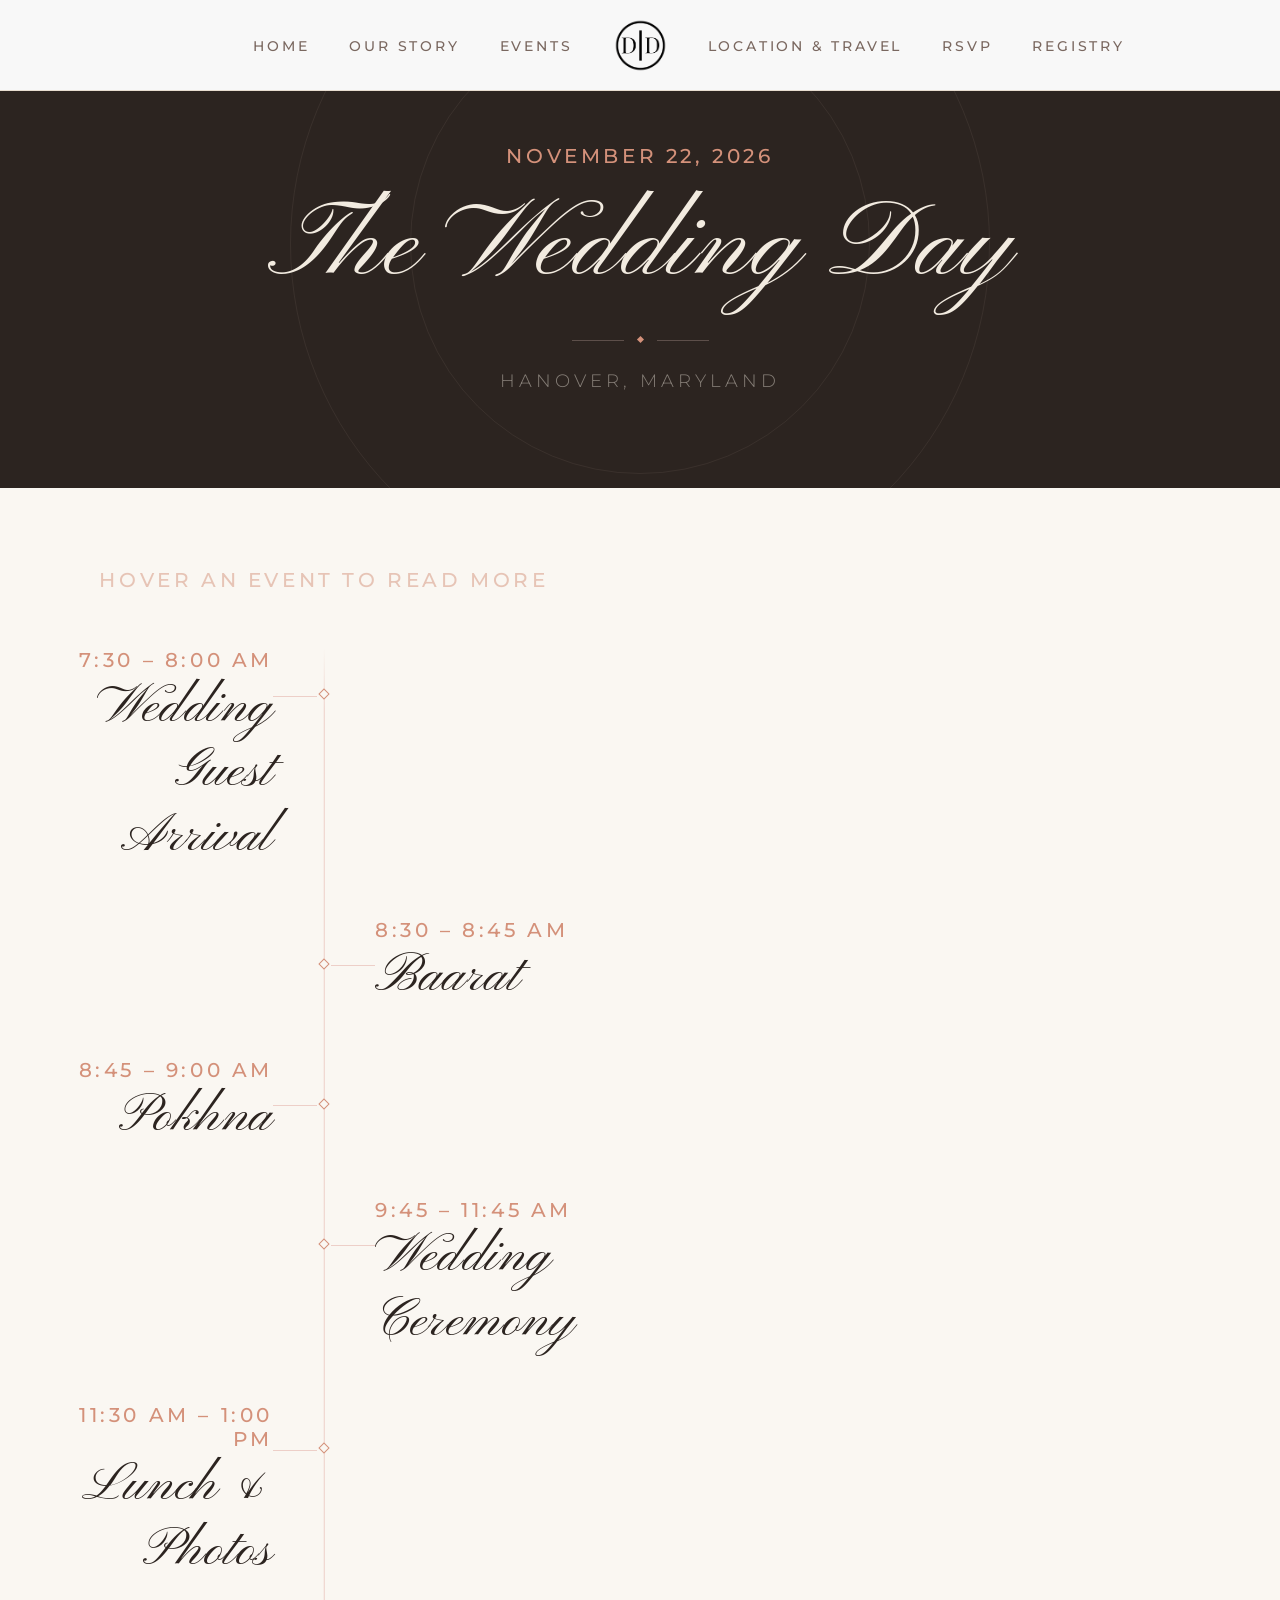
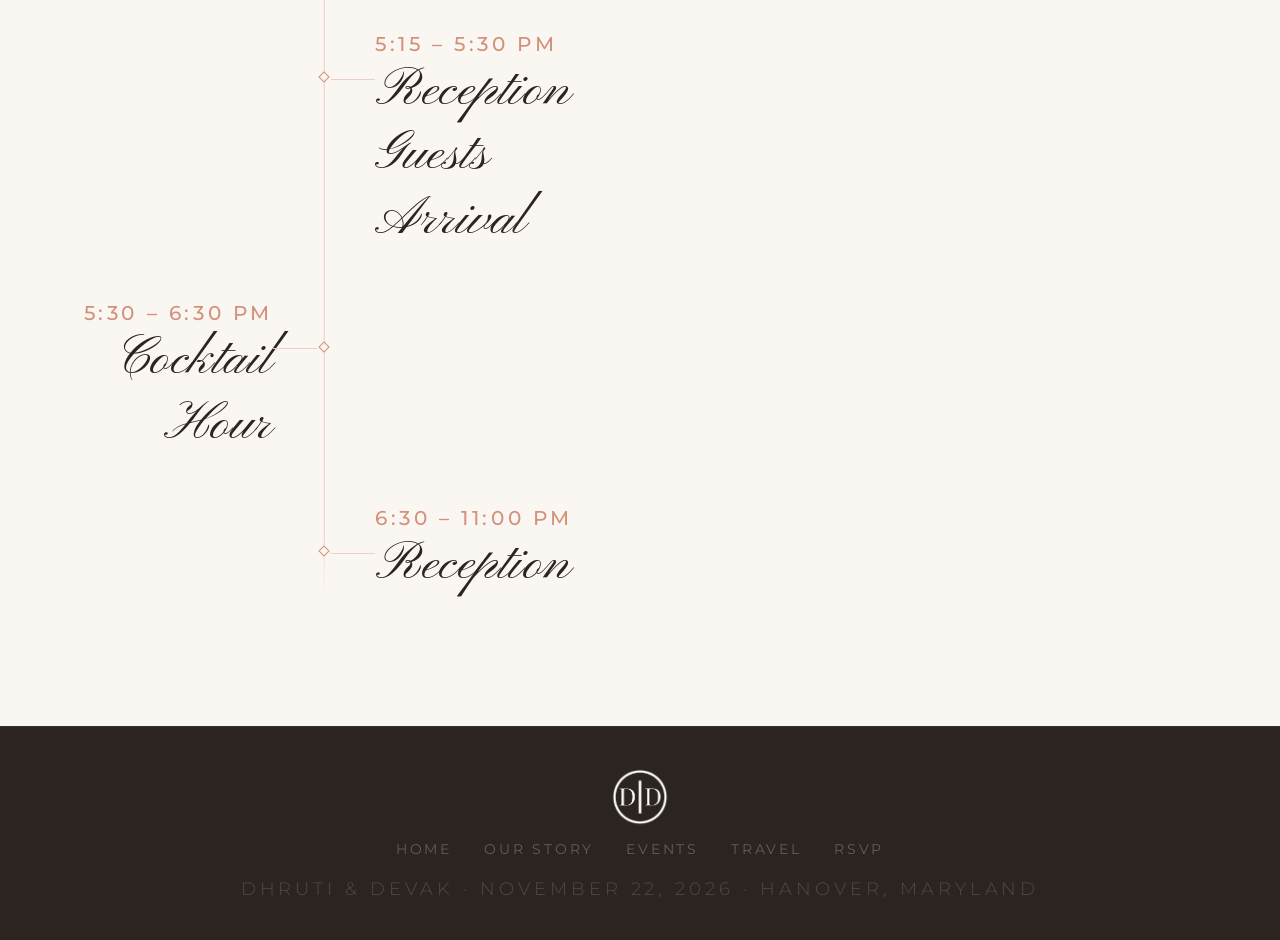
==== commit 29e53bb1: "Minor formatting changes" ====
--- a/events/index.html
+++ b/events/index.html
@@ -66,8 +66,8 @@
 
           <div class="timeline-item reveal slide-right">
             <div class="tl-main">
-              <span class="tl-time subheading">7:45 – 8:30 AM</span>
-              <h3 class="tl-title title-lg">Guest Arrival</h3>
+              <span class="tl-time subheading">7:30 – 8:00 AM</span>
+              <h3 class="tl-title title-lg">Wedding Guest Arrival</h3>
               <p class="tl-body paragraph">Guests arrive dressed in vibrant traditional attire — sarees, lehengas, sherwanis, and kurtas — and are warmly welcomed by the hosts. The venue fills with the fragrance of flowers, the sounds of festive music, and the joy of family and friends reuniting to celebrate and bless the couple's union.</p>
             </div>
             <div class="tl-mark"><div class="tl-diamond"></div></div>
@@ -116,6 +116,16 @@
 
           <div class="timeline-item reveal slide-left">
             <div class="tl-main">
+              <span class="tl-time subheading">5:15 – 5:30 PM</span>
+              <h3 class="tl-title title-lg">Reception Guests Arrival</h3>
+              <p class="tl-body paragraph">Welcome to the evening celebration! If you're joining us for the Cocktail Hour and Reception, this is your arrival window. Tonight calls for <span class="tl-attire">western formal attire</span> — think suits, blazers, gowns, and cocktail dresses. We're so excited to celebrate with you!</p>
+            </div>
+            <div class="tl-mark"><div class="tl-diamond"></div></div>
+            <div class="tl-blank"></div>
+          </div>
+
+          <div class="timeline-item reveal slide-right">
+            <div class="tl-main">
               <span class="tl-time subheading">5:30 – 6:30 PM</span>
               <h3 class="tl-title title-lg">Cocktail Hour</h3>
               <p class="tl-body paragraph">Cocktail hour is the perfect time to unwind, mingle, and keep the celebration going! Guests enjoy handcrafted drinks and delicious bites while connecting with old friends and making new ones. Think of it as the ultimate warm-up for the reception — the energy is just getting started!</p>
@@ -124,7 +134,7 @@
             <div class="tl-blank"></div>
           </div>
 
-          <div class="timeline-item reveal slide-right">
+          <div class="timeline-item reveal slide-left">
             <div class="tl-main">
               <span class="tl-time subheading">6:30 – 11:00 PM</span>
               <h3 class="tl-title title-lg">Reception</h3>
@@ -138,9 +148,12 @@
       </div>
 
       <div class="timeline-right">
-        <img class="rose-col" src="../images/gallery/rose-alpha.png" alt="">
-        <img class="events-photo" src="../images/couple/events.png" alt="Dhruti and Devak">
-        <img class="rose-col rose-col--flip" src="../images/gallery/rose-alpha.png" alt="">
+        <div class="story-img">
+          <div class="story-img-frame">
+            <img src="../images/couple/events.png" alt="Dhruti and Devak"
+                 onerror="this.style.display='none'">
+          </div>
+        </div>
       </div>
 
     </div>
--- a/css/index.css
+++ b/css/index.css
@@ -996,6 +996,7 @@
   /* ── VENUE ── */
   .venue-section { background: transparent; }
   .venue-content { padding: 3rem 1.5rem; }
+  .venue-vine { filter: brightness(0) invert(1) sepia(1) saturate(0.8) hue-rotate(50deg) brightness(0.7); }
 
   /* ── SHARED SECTIONS ── */
   section { padding: 3rem 1.5rem 4rem; }
@@ -1023,7 +1024,7 @@
 
   /* ── STORY ── */
   .story-grid { grid-template-columns: 1fr; gap: 2.5rem; }
-  .story-img { order: -1; }
+  .story-img { order: 2; }
   .story-img::before { display: none; }
 
   /* ── FAQ ── */
--- a/css/events.css
+++ b/css/events.css
@@ -94,7 +94,7 @@
   gap: 5rem;
   max-width: 1280px;
   margin: 0 auto;
-  align-items: start;
+  align-items: stretch;
 }
 
 .timeline-left { min-width: 0; }
@@ -103,6 +103,7 @@
   display: flex;
   flex-direction: column;
   align-items: center;
+  justify-content: center;
 }
 
 .events-photo {
@@ -261,6 +262,11 @@
 
 /* ── HOVER REVEAL ── */
 
+.tl-attire {
+  color: var(--dusty-rose);
+  font-style: italic;
+}
+
 .tl-title:hover { color: var(--deep-rose); }
 
 .tl-title:hover ~ .tl-body {
@@ -285,7 +291,7 @@
   .timeline-section { padding: 3rem 1.5rem 4rem; }
   .timeline-layout { grid-template-columns: 1fr; }
   .timeline-right { display: none; }
-  .timeline-hint { text-align: left; margin-bottom: 2rem; }
+  .timeline-hint { display: none; }
 
   /* Left-side spine */
   .timeline::before { left: 3px; transform: none; }
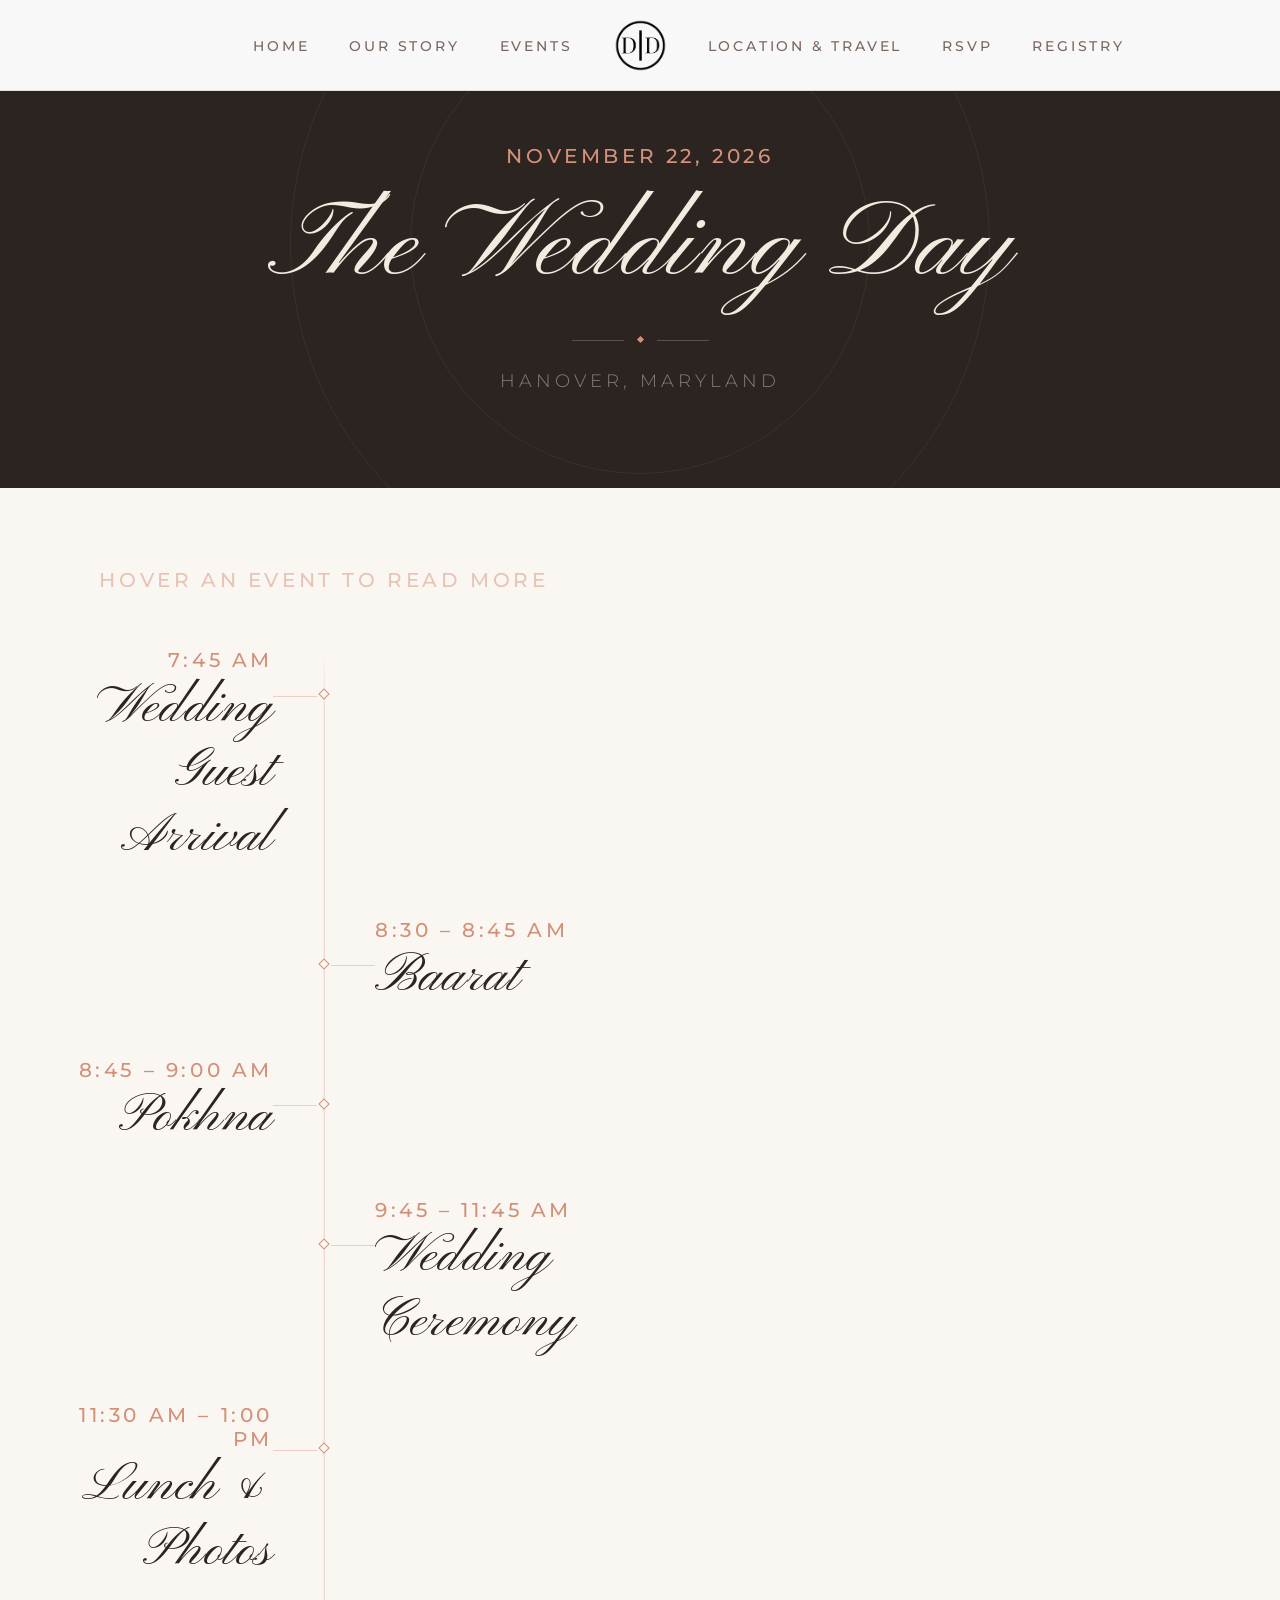
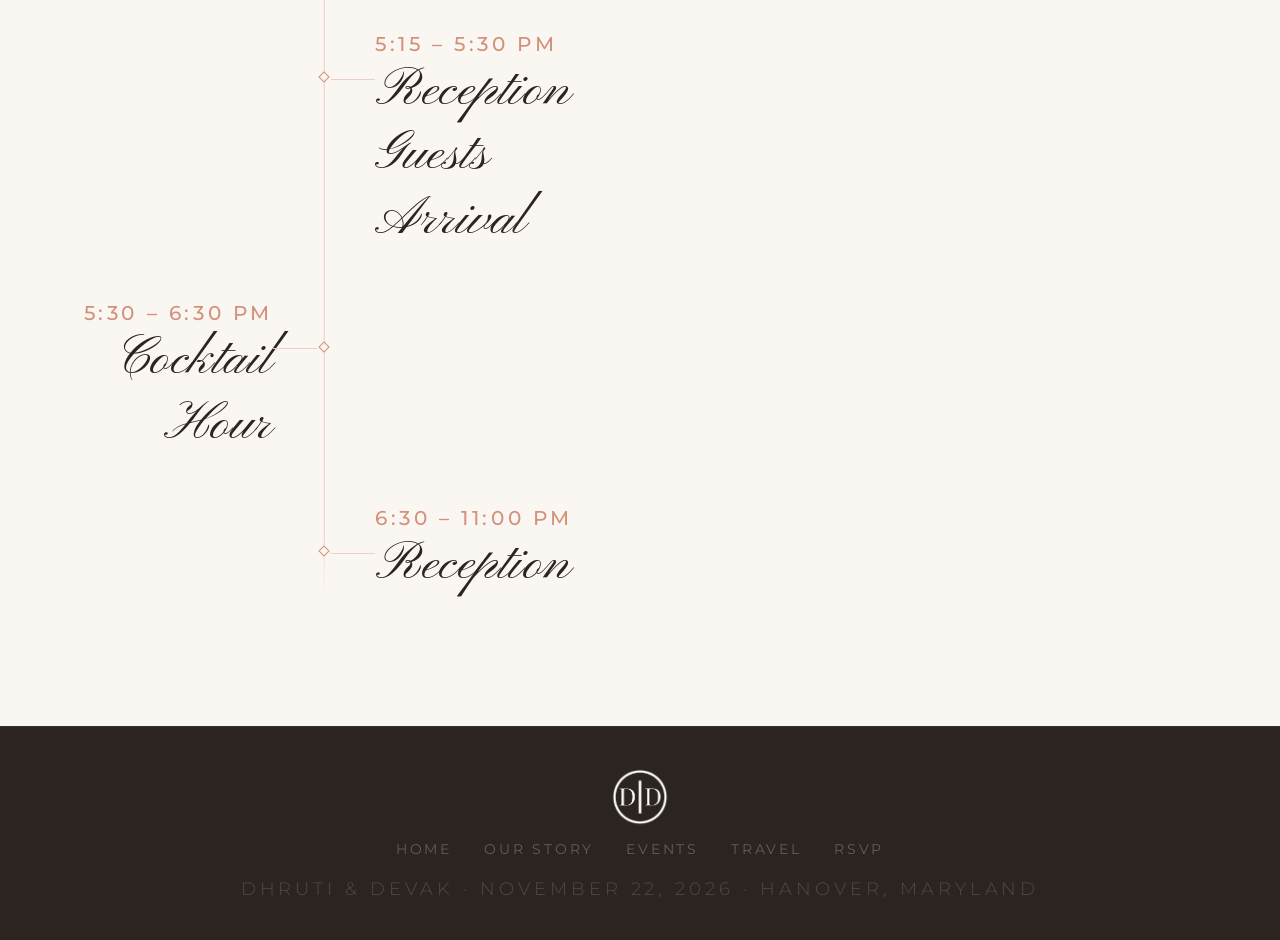
==== commit 51697a35: "Changes and added Seating Form and Photo Group Form" ====
--- a/events/index.html
+++ b/events/index.html
@@ -66,9 +66,9 @@
 
           <div class="timeline-item reveal slide-right">
             <div class="tl-main">
-              <span class="tl-time subheading">7:30 – 8:00 AM</span>
+              <span class="tl-time subheading">7:45 AM</span>
               <h3 class="tl-title title-lg">Wedding Guest Arrival</h3>
-              <p class="tl-body paragraph">Guests arrive dressed in vibrant traditional attire — sarees, lehengas, sherwanis, and kurtas — and are warmly welcomed by the hosts. The venue fills with the fragrance of flowers, the sounds of festive music, and the joy of family and friends reuniting to celebrate and bless the couple's union.</p>
+              <p class="tl-body paragraph">Guests arrive dressed in vibrant traditional attire and are warmly welcomed by the hosts. The venue fills with the fragrance of flowers, the sounds of festive music, and the joy of family and friends reuniting to celebrate and bless the couple's union. Please avoid shades of red (including maroon and velvet) and white (including cream and off-white), as these are reserved for the bride and groom. We also ask that you keep your outfit relatively simple — nothing too elaborate — so the couple can shine on their special day.</p>
             </div>
             <div class="tl-mark"><div class="tl-diamond"></div></div>
             <div class="tl-blank"></div>
@@ -118,7 +118,7 @@
             <div class="tl-main">
               <span class="tl-time subheading">5:15 – 5:30 PM</span>
               <h3 class="tl-title title-lg">Reception Guests Arrival</h3>
-              <p class="tl-body paragraph">Welcome to the evening celebration! If you're joining us for the Cocktail Hour and Reception, this is your arrival window. Tonight calls for <span class="tl-attire">western formal attire</span> — think suits, blazers, gowns, and cocktail dresses. We're so excited to celebrate with you!</p>
+              <p class="tl-body paragraph">Welcome to the evening celebration! If you're joining us for the Cocktail Hour and Reception, this is your arrival window. For the evening, Indian attire is still welcome, or you're welcome to dress in <span class="tl-attire">Western formal wear</span> — suits for men, long gowns for women. Please avoid pistachio green at the reception. We're so excited to celebrate with you!</p>
             </div>
             <div class="tl-mark"><div class="tl-diamond"></div></div>
             <div class="tl-blank"></div>
--- a/css/events.css
+++ b/css/events.css
@@ -270,7 +270,7 @@
 .tl-title:hover { color: var(--deep-rose); }
 
 .tl-title:hover ~ .tl-body {
-  max-height: 280px;
+  max-height: 500px;
   opacity: 1;
   margin-top: 0.75rem;
 }
